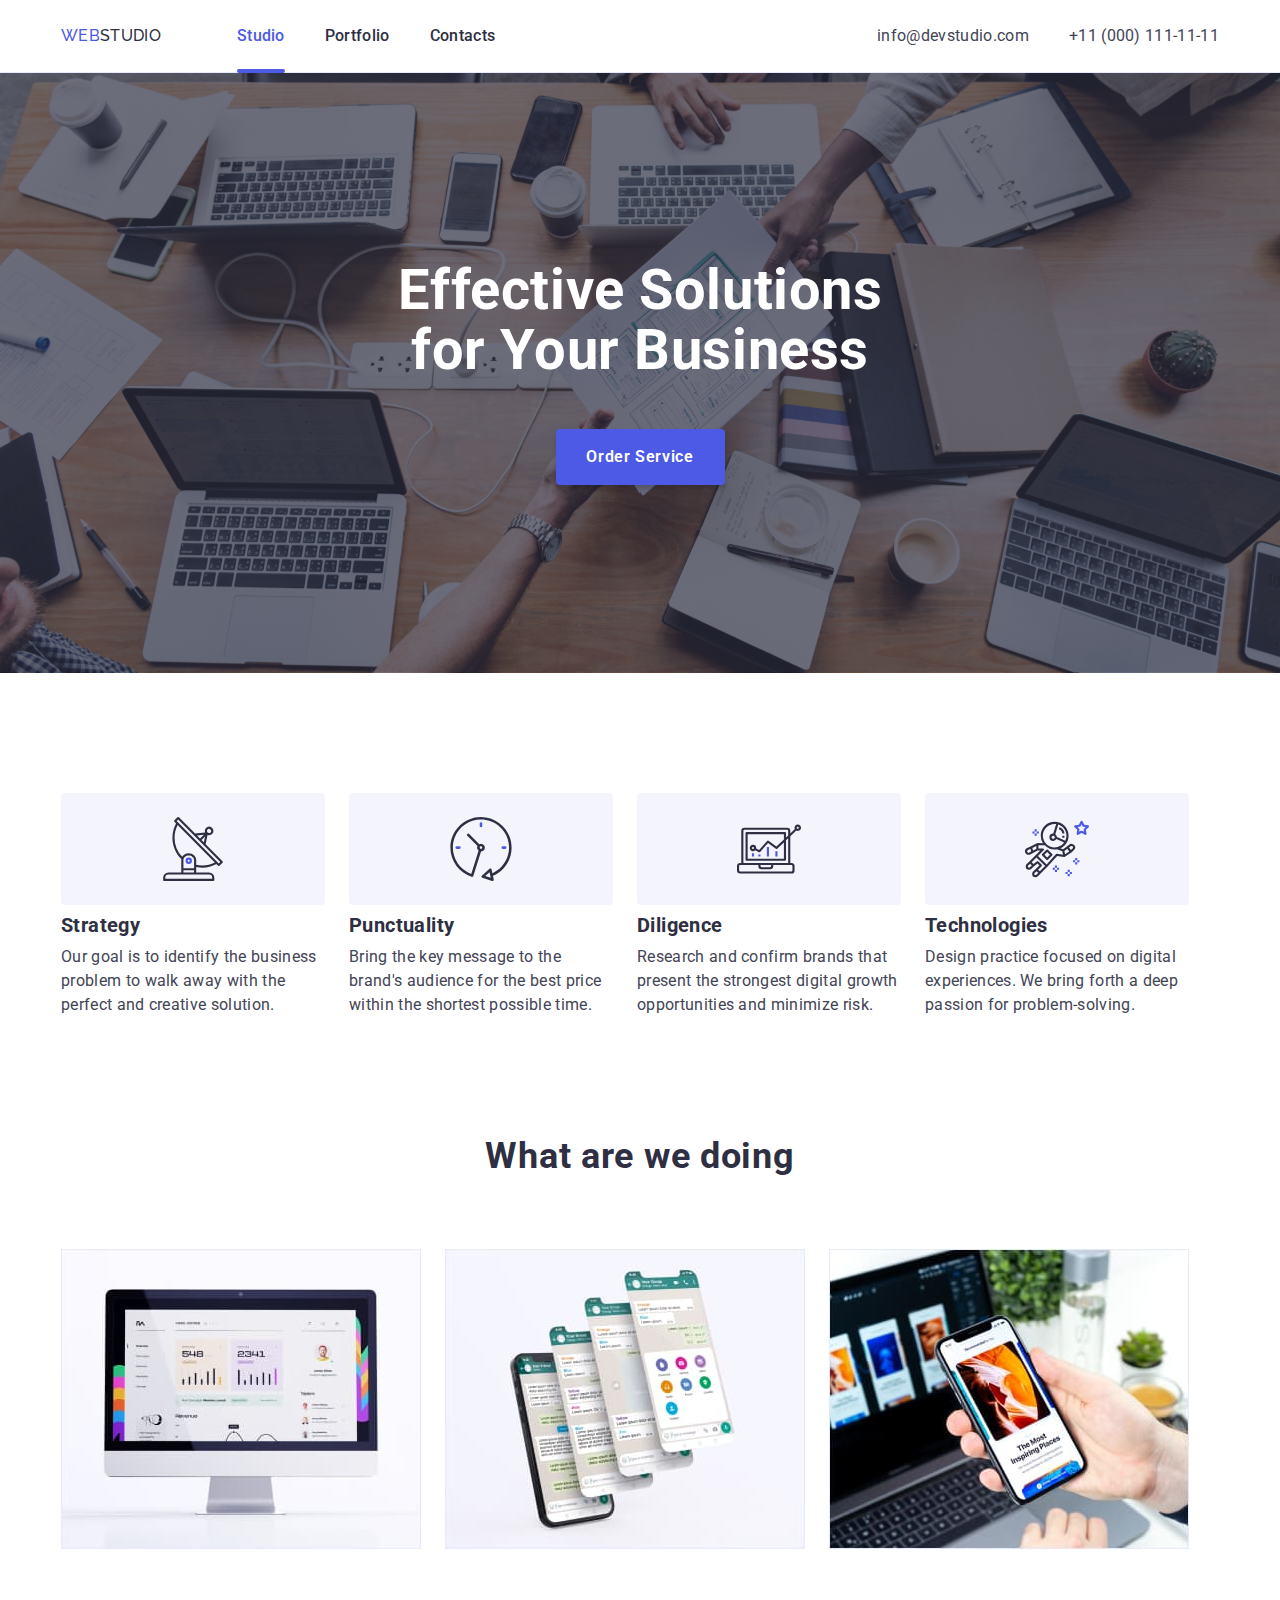
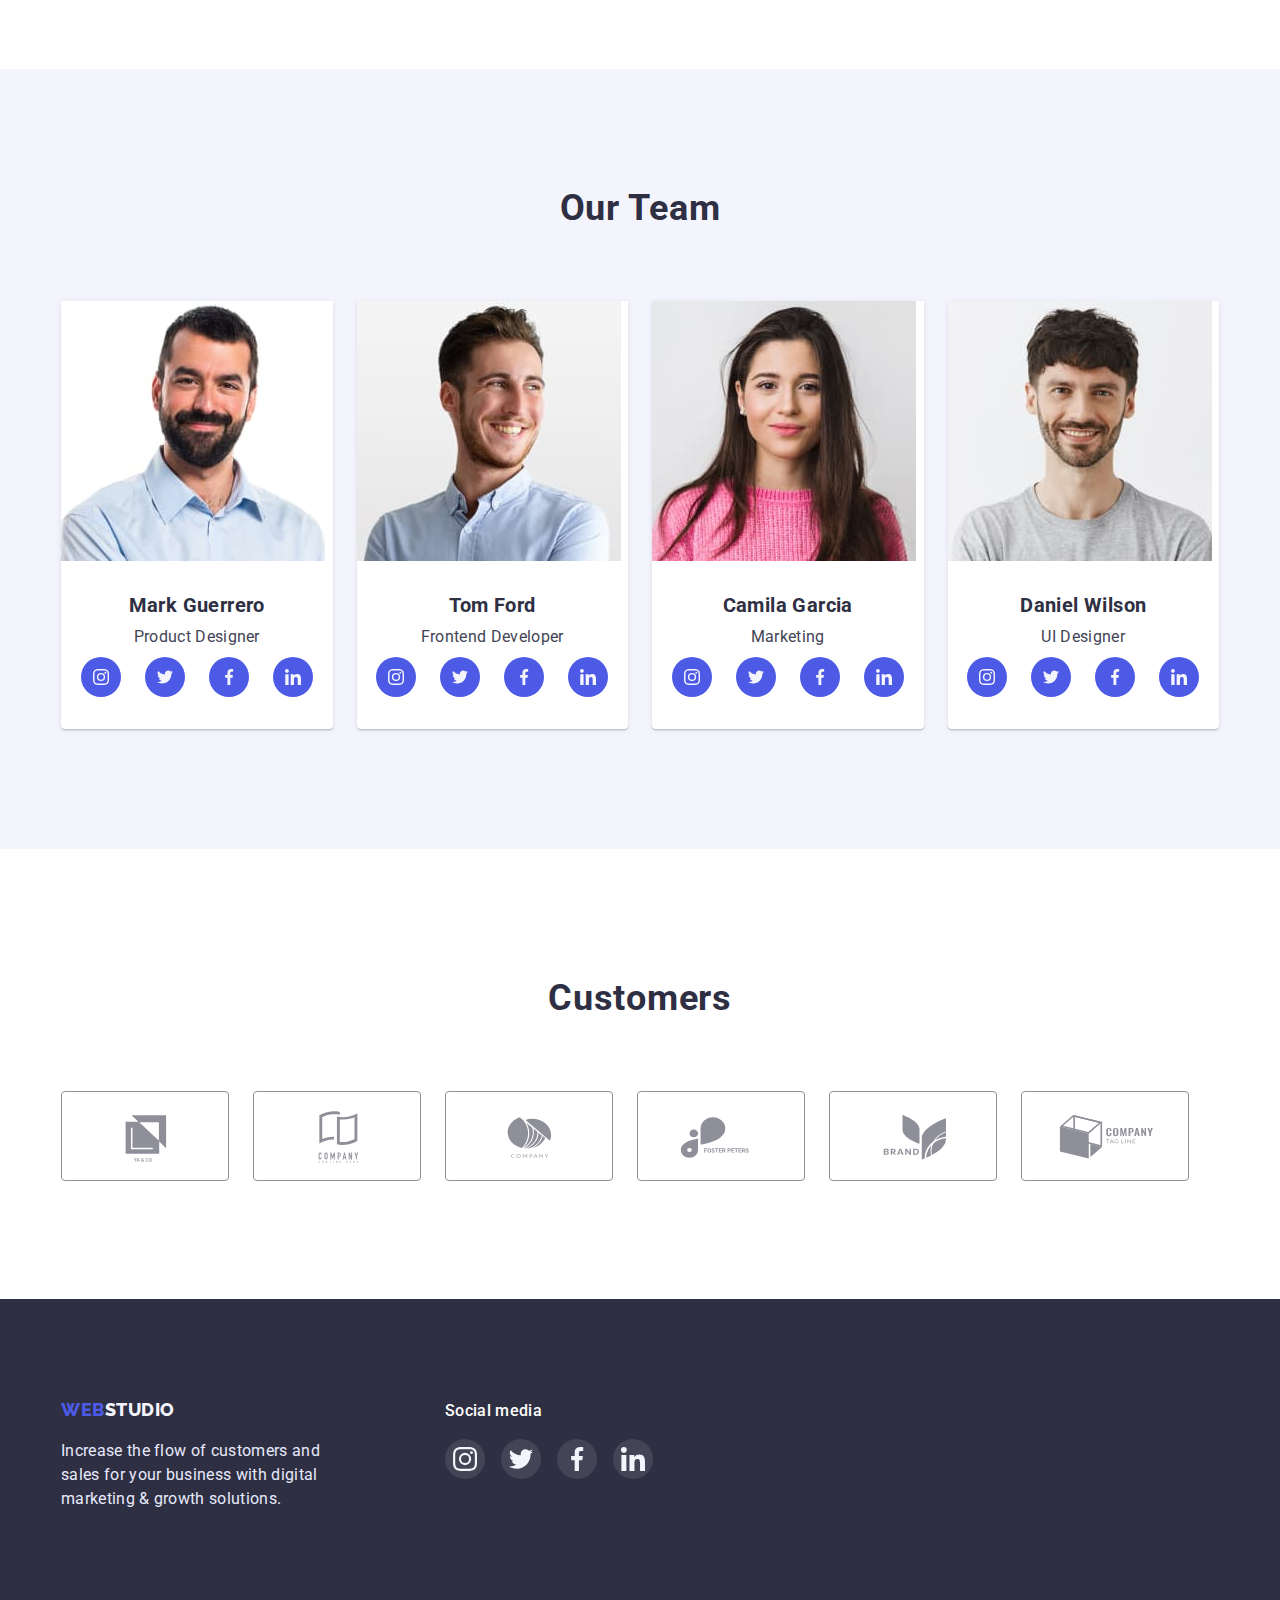
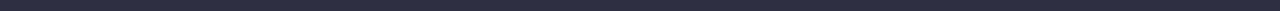
==== index.html @ 179782f3 "Initial commit" ====
<!DOCTYPE html>
<html lang="en">
  <head>
    <meta charset="UTF-8" />
    <meta http-equiv="X-UA-Compatible" content="IE=edge" />
    <meta name="viewport" content="width=device-width, initial-scale=1.0" />
    <title>WebStudio</title>
     <link
    rel="stylesheet"
    href="https://cdnjs.cloudflare.com/ajax/libs/animate.css/4.1.1/animate.min.css"
  />
  <link href="https://unpkg.com/aos@2.3.1/dist/aos.css" rel="stylesheet">
    <link rel="stylesheet" href="https://cdnjs.cloudflare.com/ajax/libs/modern-normalize/1.1.0/modern-normalize.min.css" integrity="sha512-wpPYUAdjBVSE4KJnH1VR1HeZfpl1ub8YT/NKx4PuQ5NmX2tKuGu6U/JRp5y+Y8XG2tV+wKQpNHVUX03MfMFn9Q==" crossorigin="anonymous" referrerpolicy="no-referrer" />
    <link rel="stylesheet" href="./css/styles.css" />
    <link rel="preconnect" href="https://fonts.googleapis.com" />
    <link rel="preconnect" href="https://fonts.gstatic.com" crossorigin />
    <link
      href="https://fonts.googleapis.com/css2?family=Raleway:wght@800&family=Roboto:wght@400;500;700;900&display=swap"
      rel="stylesheet"
    />
  </head>
  <body>
    <header class="header">
      <div class="container header-container">
      <nav class="header-navigation">
        <a class="header-link logo link-no-decoration" href="/">
          <span class="header-logo">WEB</span>Studio</a
        >
        <ul class="header-list">
          <li class="header-item">
            <a class="header-link link current" href="./index.html">Studio</a>
          </li>
          <li class="header-item">
            <a class="header-link link" href="./portfolio.html">Portfolio</a>
          </li>
          <li class="header-item">
            <a class="header-link link" href="./index.html">Contacts</a>
          </li>
        </ul>       
      </nav>
      <ul class="contact-list">
        <li class="header-mail">
          <a href="mailto:info@devstudio.com" class="contact-link link"
            >info@devstudio.com</a
          >
        </li>
        <li class="header-tel">
          <a href="tel:+110001111111" class="contact-link link">+11 (000) 111-11-11</a>
        </li>
      </ul>
    </div>
    </header>
    <main>
      <section class="sub-header">
        <div class="container">
        <h1 class="sub-header-text">Effective Solutions for Your Business</h1>
        <div>
          <button type="button" class="modal-btn" data-modal-open>
            Order Service
          </button>
        </div>
     
      </section>
      <section class="section-wrapper">
        <div class="container">
        <h2 class="visually-hidden">Features</h2>
        <ul class="list">
          <li class="features-item">
            <div class="features-div">
            <svg class="icon" width="64" height="64"> 
              <use href="./img/icons.svg#icon-antenna"></use>
            </svg>
          </div>
            <h3 class="card-sub-header">Strategy</h3>
            <p class="features-paragraph">
              Our goal is to identify the business problem to walk away with the
              perfect and creative solution.
            </p>
          </li>
          <li class="features-item">
            <div class="features-div">
            <svg class="icon" width="64" height="64"> 
              <use href="./img/icons.svg#icon-clock"></use>
            </svg>
          </div>
          <h3 class="card-sub-header">Punctuality</h3>
          <p class="features-paragraph">
            Bring the key message to the brand's audience for the best price
            within the shortest possible time.
          </p>
          </li>
          <li class="features-item">
            <div class="features-div">
            <svg class="icon" width="64" height="64"> 
              <use href="./img/icons.svg#icon-diagram"></use>
            </svg>
          </div>
            <h3 class="card-sub-header">Diligence</h3>
            <p class="features-paragraph">
              Research and confirm brands that present the strongest digital
              growth opportunities and minimize risk.
            </p>
          </li>
          <li class="features-item">
            <div class="features-div">
            <svg class="icon" width="64" height="64"> 
              <use href="./img/icons.svg#icon-astronaut"></use>
            </svg>
          </div>
          <h3 class="card-sub-header">Technologies</h3>
            <p class="features-paragraph">
              Design practice focused on digital experiences. We bring forth a
              deep passion for problem-solving.
            </p>
          </li>
          </ul>
      </div>
      </section>
      <section class="what-we-are-doing-section">
        <div class="container">
        <h2 class="what-we-are-doing-title">What are we doing</h2>
        <ul class="list what-we-are-doing-list">
          <li class="what-we-are-doing-list-item">
            <img
              src="./img/web.jpg"
              alt="Web Version"
              width="360"
              height="300"
            />
          </li>
          <li class="what-we-are-doing-list-item">
            <img
              src="./img/mob.jpg"
              alt="Mobile Version"
              width="360"
              height="300"
            />
          </li>
          <li class="what-we-are-doing-list-item">
            <img
              src="./img/adaptive.jpg"
              alt="Adaptive"
              width="360"
              height="300"
            />
          </li>
        </ul>
      </div>
      </section>
      <section class="our-team-section">
        <div class="container">
        <h2 class="our-team-title">Our Team</h2>
        <ul class="list">
          <li class="our-team-list-item">
            <img
              src="./img/img1.jpg"
              alt="Specialist"
              width="264"
              height="260"
            />
            <div class="team-card">
            <h3 class="our-team-sub-header">Mark Guerrero</h3>
            <p class="our-team-paragraph">Product Designer</p>
            <ul class="social-list list">
              <li class="social-list-item">
                  <a href="" class="social-list-link">
                    <svg class="social-list-icon" width="16" height="16">
                      <use href="./img/icons.svg#icon-instagram"></use>
                      </svg>
                  </a>
              </li>
              <li class="social-list-item">
                  <a href="" class="social-list-link">
                    <svg class="social-list-icon" width="16" height="16">
                      <use href="./img/icons.svg#icon-twitter"></use>
                      </svg>
                  </a>
              </li>
              <li class="social-list-item">
                  <a href="" class="social-list-link">
                    <svg class="social-list-icon" width="16" height="16">
                      <use href="./img/icons.svg#icon-facebook"></use>
                      </svg>
                  </a>
              </li>
              <li class="social-list-item">
                  <a href="" class="social-list-link">
                    <svg class="social-list-icon" width="16" height="16">
                      <use href="./img/icons.svg#icon-linkedin"></use>
                      </svg>
                  </a>
              </li>
          </ul>
      </div>
  </li>
          <li class="our-team-list-item">
            <img
              src="./img/img2.jpg"
              alt="Specialist"
              width="264"
              height="260"
            />
            <div class="team-card">
            <h3 class="our-team-sub-header">Tom Ford</h3>
            <p class="our-team-paragraph">Frontend Developer</p>
            <ul class="social-list list">
              <li class="social-list-item">
                  <a href="" class="social-list-link">
                    <svg class="social-list-icon" width="16" height="16">
                      <use href="./img/icons.svg#icon-instagram"></use>
                      </svg>
                  </a>
              </li>
              <li class="social-list-item">
                  <a href="" class="social-list-link">
                    <svg class="social-list-icon" width="16" height="16">
                      <use href="./img/icons.svg#icon-twitter"></use>
                      </svg>
                  </a>
              </li>
              <li class="social-list-item">
                  <a href="" class="social-list-link">
                    <svg class="social-list-icon" width="16" height="16">
                      <use href="./img/icons.svg#icon-facebook"></use>
                      </svg>
                  </a>
              </li>
              <li class="social-list-item">
                  <a href="" class="social-list-link">
                    <svg class="social-list-icon" width="16" height="16">
                      <use href="./img/icons.svg#icon-linkedin"></use>
                      </svg>
                  </a>
              </li>
          </ul>
      </div>
  </li>
          <li class="our-team-list-item">
            <img
              src="./img/img3.jpg"
              alt="Specialist"
              width="264"
              height="260"
            />
          <div class="team-card">
            <h3 class="our-team-sub-header">Camila Garcia</h3>
            <p class="our-team-paragraph">Marketing</p>
            <ul class="social-list list">
              <li class="social-list-item">
                  <a href="" class="social-list-link">
                    <svg class="social-list-icon" width="16" height="16">
                      <use href="./img/icons.svg#icon-instagram"></use>
                      </svg>
                  </a>
              </li>
              <li class="social-list-item">
                  <a href="" class="social-list-link">
                    <svg class="social-list-icon" width="16" height="16">
                      <use href="./img/icons.svg#icon-twitter"></use>
                      </svg>
                  </a>
              </li>
              <li class="social-list-item">
                  <a href="" class="social-list-link">
                    <svg class="social-list-icon" width="16" height="16">
                      <use href="./img/icons.svg#icon-facebook"></use>
                      </svg>
                  </a>
              </li>
              <li class="social-list-item">
                  <a href="" class="social-list-link">
                    <svg class="social-list-icon" width="16" height="16">
                      <use href="./img/icons.svg#icon-linkedin"></use>
                      </svg>
                  </a>
              </li>
          </ul>
      </div>

          </li>
          <li class="our-team-list-item">
            <img
              src="./img/img4.jpg"
              alt="Specialist"
              width="264"
              height="260"
            />
            <div class="team-card">
            <h3 class="our-team-sub-header">Daniel Wilson</h3>
            <p class="our-team-paragraph">UI Designer</p>
            <ul class="social-list list">
              <li class="social-list-item">
                  <a href="" class="social-list-link">
                    <svg class="social-list-icon" width="16" height="16">
                      <use href="./img/icons.svg#icon-instagram"></use>
                      </svg>
                  </a>
              </li>
              <li class="social-list-item">
                  <a href="" class="social-list-link">
                    <svg class="social-list-icon" width="16" height="16">
                      <use href="./img/icons.svg#icon-twitter"></use>
                      </svg>
                  </a>
              </li>
              <li class="social-list-item">
                  <a href="" class="social-list-link">
                    <svg class="social-list-icon" width="16" height="16">
                      <use href="./img/icons.svg#icon-facebook"></use>
                      </svg>
                  </a>
              </li>
              <li class="social-list-item">
                  <a href="" class="social-list-link">
                    <svg class="social-list-icon" width="16" height="16">
                      <use href="./img/icons.svg#icon-linkedin"></use>
                      </svg>
                  </a>
              </li>
          </ul>
      </div>
          </li>
        </ul>
      </div> 
      </section>
      <section class="customers">
        <div class="container">
        <h2 class="customers-title">Customers</h2>
        <ul class="customers-list list">
          <li class="customers-item">
            <a href="" class="customers-link link">
              <svg class="customers-icon" width="104" height="56"> 
                <use href="./img/icons.svg#icon-Client1"></use>
              </svg>
            </a>
            </li>
            <li class="customers-item">
              <a href="" class="customers-link link">
                <svg class="customers-icon" width="104" height="56"> 
                  <use href="./img/icons.svg#icon-Client2"></use>
                </svg>
              </a>
              </li>
              <li class="customers-item">
                <a href="" class="customers-link link">
                  <svg class="customers-icon" width="104" height="56"> 
                    <use href="./img/icons.svg#icon-Client3"></use>
                  </svg>
                </a>
                </li>
                <li class="customers-item">
                  <a href="" class="customers-link link">
                    <svg class="customers-icon" width="104" height="56"> 
                      <use href="./img/icons.svg#icon-Client4"></use>
                    </svg>
                  </a>
                  </li>
                  <li class="customers-item">
                    <a href="" class="customers-link link">
                      <svg class="customers-icon" width="104" height="56"> 
                        <use href="./img/icons.svg#icon-Client5"></use>
                      </svg>
                    </a>
                    </li>
                    <li class="customers-item">
                      <a href="" class="customers-link link">
                        <svg class="customers-icon" width="104" height="56"> 
                          <use href="./img/icons.svg#icon-Client6"></use>
                        </svg>
                      </a>
                      </li>
                    </ul>
                  </div>
    </main>
    <footer class="footer-index">
      <div class="container">
        <div class="logo-text">
      <a class="footer-logo link-no-decoration" href="/">
        <span class="footer-logo-span">WEB</span>Studio</a
      >
      <p class="footer-text">
        Increase the flow of customers and sales for your business with digital
        marketing & growth solutions.
      </p>
    </div>
    <div class="footer-social">
      <h2 class="footer-social-title">Social media</h2>
      <ul class="footer-social-list list">
        <li class="footer-social-item">
          <a href="" class="footer-social-link link">
          <svg class="footer-social-icon" width="24" height="24"> 
            <use href="./img/icons.svg#icon-instagram"></use>
          </svg>
        </a>
        </li>
        <li class="footer-social-item">
          <a href="" class="footer-social-link link">
          <svg class="footer-social-icon" width="24" height="24"> 
            <use href="./img/icons.svg#icon-twitter"></use>
          </svg>
        </a>
        </li>
        <li class="footer-social-item">
          <a href="" class="footer-social-link link">
          <svg class="footer-social-icon" width="24" height="24"> 
            <use href="./img/icons.svg#icon-facebook"></use>
          </svg>
        </a>
        </li>
        <li class="footer-social-item">
          <a href="" class="footer-social-link link">
          <svg class="footer-social-icon" width="24" height="24"> 
            <use href="./img/icons.svg#icon-linkedin"></use>
          </svg>
        </a>
        </li>
      </ul>
    </div>
  </div>
    </footer>
    <div class="backdrop is-hidden" data-modal>
      <div class="modal">
        <button type="button" class="modal-close-button" data-modal-close>
          <svg class="modal-close-btn-icon" width="8" height="8">
            <use href="./img/icons.svg#icon-escape"></use>
          </svg>
        </button>
      </div>
    </div>
</div>
    <script src="./js/modal.js"></script>
  </body>
</html>
---- css/styles.css ----
:root {
  --first-title-color: #ffffff;
  --list-item-color: #ffffff;
  --header-color: #4d5ae5;
  --subheader-color: #2e2f42;
  --text-color: #434455;
  --cloud-color: #f4f4fd;
  --slate-color: #434455;
  --another-color: #e7e9fc;
  --hover-color: #4D5AE5;
  --iris-color: #4D5AE5;
  --transition: 250ms cubic-bezier(0.4, 0, 0.2, 1);
}

p,
h1,
h2,
h3,
h4,
h5,
h6 {
  margin: 0;
}
ul,
ol {
  margin: 0;
  padding-left: 0;
}

body {
  font-family: "Roboto", sans-serif;
  background: var(--first-title-color);
  line-height: 1.5;
  margin: 0;
}



.header {
  padding-top: 24px;
  padding-bottom: 24px;
  border-bottom: 1px solid var(--another-color);
  box-sizing: border-box;
  box-shadow:  0px 2px 1px rgba(46, 47, 66, 0.08), 0px 1px 1px rgba(46, 47, 66, 0.16), 0px 1px 6px rgba(46, 47, 66, 0.08);
}

.header > .container {
  display: flex;
  align-items: center; 
}

.header-logo {
  color: var(--header-color);
  
}

.header-navigation {
display: flex;
align-items: center;
}

.logo {

    font-family: "Raleway", sans-serif;
    font-style: normal;
    font-weight: 800;
    font-size: 18px;
    line-height: 1.33;
    letter-spacing: 0.03em;
    text-transform: uppercase;
    color: var(--subheader-color);
    margin-right: 76px;
  }


.sub-header {
  background: var(--subheader-color);
  padding-top: 188px;
  padding-bottom: 188px;
  max-width: 1440px;
  margin: 0 auto;
  text-align: center;
  background-image: linear-gradient( 
    rgba(46, 47, 66, 0.7),  
    rgba(46, 47, 66, 0.7)),
     url(../img/hero-bg.jpg);
  background-repeat: no-repeat;
  background-position: center;
  background-size: cover;
}

.sub-header-text {
  font-family: 'Roboto', sans-serif;
  font-style: normal;
  font-weight: 700;
  font-size: 56px;
  line-height: 1.07;
  text-align: center;
  letter-spacing: 0.01em;
  color: var(--first-title-color);
  margin-bottom: 48px;
  margin-left: auto;
  margin-right: auto;
  width: 553px;
}

.header-list {
  list-style: none;
  align-items: center;
  display: flex;
  margin-left: auto;
  gap: 40px;
}

.contact-list {
  list-style: none;
  align-items: center;
  display: flex;
  margin-left: auto;
  gap: 40px;
}

.header-item {
  display: flex;
  gap: 40px;
}

.header-link {
  font-weight: 500;
  font-size: 16px;
  line-height: 1.5;
  letter-spacing: 0.02em;
  color: var(--subheader-color);
  position: relative;
  transition: color var(--transition);
}
  

.header-mail {
  font-size: 16px;
  line-height: 1.5;
  letter-spacing: 0.02em;
  color: var(--slate-color);
  display: flex;
}

.header-tel {

  font-family: inherit;
  font-weight: 400;
  font-size: 16px;
  line-height: 1.5;
  letter-spacing: 0.02em;
  color: var(--slate-color);
  display: flex;
}

.btn {
  font-family: "Roboto", sans-serif;
  background: var(--header-color);
  border-radius: 4px;
  border: none;
  padding: 16px 32px;
}

.btn:hover,
.btn:focus {
   
}

.btn-portfolio {
  background: var(--cloud-color);
  border: 1px solid var(--another-color);
  padding: 12px 24px;
  font-weight: 500;
  font-size: 16px;
  line-height: 1.5;
  letter-spacing: 0.04em;
  color: var(--iris-color);
  cursor: pointer;
  border-radius: 4px;
  display: flex;
  border-radius: 4px;
  transition: background-color var(--transition), box-shadow var(--transition), color var(--transition), border-color var(--transition);
}

.btn-portfolio:hover,
.btn-portfolio:focus  {
  background: var(--iris-color);
  color: var(--first-title-color);
  border-color: transparent;
  box-shadow: 0px 3px 1px rgba(0, 0, 0, 0.1), 0px 2px 1px rgba(0, 0, 0, 0.08), 0px 2px 2px rgba(0, 0, 0, 0.12);
 
}

.what-we-are-doing-title {
   text-align: center;
    font-family: "Roboto", sans-serif;
    font-weight: 700;
    font-size: 36px;
    line-height: 1.11;
    letter-spacing: 0.02em;
    color: var(--subheader-color);
}

.what-we-are-doing-list {
  margin-top: 72px;
}

.what-we-are-doing-list-item {
}

.our-team-title {
  text-align: center;
  font-family: "Roboto", sans-serif;
  font-weight: 700;
  font-size: 36px;
  line-height: 1.11;
  letter-spacing: 0.02em;
  color: var(--subheader-color);
  margin-bottom: 72px;
}



.list {
  list-style: none;
  align-items: center;
  display: flex;
  margin-left: auto;
  gap: 24px;
}

.link {
  text-decoration: none;
}

.contact-link {
  color: var(--text-color);
  transition: color var(--transition);
}

.contact-link:hover,
.contact-link:focus {
    color: var(--hover-color)
}



.header-link:hover,
.header-link:focus {
    color: var(--hover-color)
}



.our-team {
  
}

.team-card{
  padding: 32px 16px;
  justify-content: center;
  align-items: center;
  text-align: center;

}

.team-card>h3{
  margin-bottom: 8px;
}

.team-card>p{
  margin-bottom: 8px;
}

.our-team-section {
  background-color: var(--cloud-color);  
  padding-top: 120px;  
  padding-bottom: 120px;
}

.our-team-list-item {
  background-color: var(--list-item-color);
  width: calc((100% - 72px) / 4 );
  box-shadow: 0px 1px 6px rgba(46, 47, 66, 0.08), 0px 1px 1px rgba(46, 47, 66, 0.16), 0px 2px 1px rgba(46, 47, 66, 0.08);
  border-radius: 0px 0px 4px 4px;
}

.our-team-sub-header {
  margin: 0;
  margin-bottom: 8px;
  font-weight: 700;
  font-size: 20px;
  line-height: 1.2;
  letter-spacing: 0.02em;
  color: var(--subheader-color);
  text-align: center;
}

.our-team-paragraph {
  font-size: 16px;
  line-height: 1.5;
  text-align: center;
  letter-spacing: 0.02em;
  color: var(--slate-color);

}

.social-list-link {
  width: 100%;
  height: 100%;
  background-color: #4D5AE5;
  border-radius: 50%;
  display: flex;
  align-items: center;
  justify-content: center;
  transition: background-color var(--transition);
}

.social-list-item {
  width: 40px;
  height: 40px;
}

.social-list-icon {
  fill: #F4F4FD;
}

.social-list {
  display: flex;
  justify-content: center;
  margin-top: 8px;
  gap: 24px;
}

.social-list-link:hover,
.social-list-link:focus {
  background-color: #404bbf;
}



.features li {
  float: left;
}

.card-sub-header {
  
  font-weight: 700;
  font-size: 20px;
  line-height: 1.2;
  letter-spacing: 0.02em;
  color: var(--subheader-color);
}

.features-paragraph {
  font-size: 16px;
  line-height: 1.5;
  letter-spacing: 0.02em;
  color: var(--slate-color);
  width: 264px;
  margin-top: 8px;
}

.link-no-decoration {
  text-decoration: none;
}

.features-div {

 height: 112px;
 background-color: #F4F4FD;
 border-radius: 4px;
 display: flex;
 align-items: center;
 justify-content: center;
 margin-bottom: 8px;
 
}
 
.features-item {

}


.section-wrapper {
  padding-top: 120px;
}

.what-we-are-doing-section {
  padding-bottom: 120px;
  padding-top: 120px;
}

.portfolio-filter-menu {
  display: flex;
  justify-content: center;
  gap: 24px;
  margin-bottom: 72px;
}

.options {
  display: flex;
  flex-wrap: wrap;
  row-gap: 48px;
  column-gap: 24px;
}

.options-header {
  font-weight: 700;
  font-size: 20px;
  line-height: 1.2;
  color: var(--subheader-color);
}

.options-paragraph {
  margin-top: 8px;
  font-weight: 400;
  font-size: 16px;
  line-height: 1.5;
  letter-spacing: 0.02em;
  color: var(--slate-color);
}




.project-card:hover {
  
}


.visually-hidden { 
  position: absolute; 
  white-space: nowrap; 
  width: 1px; 
  height: 1px; 
  overflow: hidden; 
  border: 0; 
  padding: 0; 
  clip: rect(0 0 0 0); 
  clip-path: inset(50%);
  margin: -1px;
}

.container {
  width: 1158px;
  margin: 0 auto;
  padding-left: 15px;
  padding-right: 15px;
}

img {
  display: block;
}


.portfolio-filter {
  padding-top: 96px;
  padding-bottom: 120px;
}

.customers {
  padding-top: 130px;
  padding-bottom: 120px;
}

.customers-title {
  text-align: center;
  font-family: "Roboto", sans-serif;
  font-weight: 700;
  font-size: 36px;
  line-height: 1.11;
  letter-spacing: 0.02em;
  color: var(--subheader-color);
  margin-bottom: 72px;
}


.customers-list {
  display: flex;
  gap: 24px;
}

.customers-item {

    width: 168px;
    height: 88px;
    
}

.customers-link {
  padding: 16px 32px;
  fill: #8e8f99;
  border: 1px solid #8e8f99;
  border-radius: 4px;
  display: flex;
  align-items: center;
  justify-content: center;
  transition: fill var(--transition), border-color var(--transition);
}


.customers-link:hover,
.customers-link:focus {
  fill: var(--hover-color);
  border-color:  var(--hover-color);
}


.customers-icon {
  
}


.footer-index {
  top: 2283px;
}

.logo-text {
margin-right: 120px;
}

.footer-text {
  font-size: 16px;
  line-height: 1.5;
  letter-spacing: 0.02em;
  color: var(--another-color);
  width: 264px;
  margin-top: 16px;
  
}

.footer-logo {
  font-family: "Raleway", sans-serif;
  font-style: normal;
  font-weight: 800;
  font-size: 18px;
  line-height: 1.16;
  letter-spacing: 0.03em;
  text-transform: uppercase;
  color: var(--cloud-color);
  
}

.footer-logo-span {
  color: var(--header-color);
  
}

footer {
  background: var(--subheader-color);
  padding-top: 100px;
  padding-bottom: 100px;
}

.footer-social {
  width: 208px;
  height: 80px;
  
}


.footer-social-title {
  font-weight: 500;
  font-size: 16px;
  line-height: 1.5;
  letter-spacing: 0.02em;
  color: var(--first-title-color);
  margin-bottom: 16px;
}

.footer-social-list {
  display: flex;
  justify-content: center;
  align-items: center;
  gap: 16px;
  margin-top: 16px;
}

.footer-social-item {
  width: 40px;
  height: 40px;
}

.footer-social-link {
  display: flex;
  width: 100%;
  height: 100%;
  border-radius: 50%;
  background-color: rgba(255, 255, 255, 0.1);
  align-items: center;
  justify-content: center;
  transition: background-color var(--transition);
}

.footer-social-link:hover,
.footer-social-link:focus {
   background-color:#31D0AA;
}

.footer-index > .container {
  display: flex;
}


.overlay {
  position: absolute;
  top: 0;
  left: 0;
  width: 100%;
  height: 100%;
  background-color: var(--header-color);
  color: #FFFFFF;
  padding: 10px;
  line-height: 1.2;
  overflow: auto;
  padding-top: 40px;
  padding-bottom: 164px;
  padding-left: 32px;
  padding-right: 32px;
  transform: translateY(100%);
  transition: transform 250ms linear;
}


.team-list-link-wrapper {
  display: block;
  color: var(--first-title-color);
  text-decoration: none;
  box-shadow: 0px 1px 6px rgba(46, 47, 66, 0.08);
  transition: box-shadow var(--transition);
}

.team-list-link-wrapper:hover {
box-shadow: 0px 1px 6px rgba(46, 47, 66, 0.08), 0px 1px 1px rgba(46, 47, 66, 0.16), 0px 2px 1px rgba(46, 47, 66, 0.08);
}

.projects-content {
  padding: 32px 0;
  border-bottom: 1px solid var(--another-color);
  border-left: 1px solid var(--another-color);
  border-right: 1px solid var(--another-color);
  padding-left: 16px;
  padding-right: 16px;


}

.team-list-item {

}

.team-list-item:hover,
.team-list-item:focus {
  box-shadow: 0px 1px 6px rgba(46, 47, 66, 0.08),
    0px 1px 1px rgba(46, 47, 66, 0.16), 0px 2px 1px rgba(46, 47, 66, 0.08);
  cursor: pointer;
}

.team-list-img-wrapper {
  position: relative;
  overflow: hidden;
}

.team-list-link-wrapper:hover .overlay,
.team-list-link-wrapper:focus .overlay {
  transform: translateY(0%);
}



.backdrop {
  position: fixed;
  top: 0;
  left: 0;
  width: 100%;
  height: 100%;
  background-color: rgba(0, 0, 0, 0.5);
  z-index: 101;
  transition: opacity var(--transition), visibility var(--transition);
}

.backdrop.is-hidden {
  opacity: 0;
  visibility: hidden;
  pointer-events: none;
}

.backdrop.is-hidden .modal {
  transform: translate(-50%, -50%) scale(1.4);
}

.modal {
  position: absolute;
  top: 50%;
  left: 50%;
  width: 408px;
  height: 576px;
  background: #fcfcfc;
  box-shadow: 0px 1px 1px rgba(0, 0, 0, 0.14), 0px 1px 3px rgba(0, 0, 0, 0.12),
    0px 2px 1px rgba(0, 0, 0, 0.2);
  border-radius: 4px;
  transform: translate(-50%, -50%) scale(1);
  transition: transform var(--transition);
}

.modal-close-button {
  position: absolute;
  top: 24px;
  right: 24px;
  display: flex;
  justify-content: center;
  align-items: center;
  width: 24px;
  height: 24px;
  border-radius: 50%;
  background-color: transparent;
  transition: fill var(--transition);
  background: #e7e9fc;
  padding: 0;
  border: 1px solid rgba(0, 0, 0, 0.1);
  cursor: pointer;
}

.modal-close-button:active {
  background: #404bbf;
  fill: #fff;
}


.modal-btn {
  width: 169px;
  height: 56px;
  font-family: inherit;
  font-weight: 600;
  font-size: 16px;
  line-height: 1.19;
  letter-spacing: 0.04em;
  background-color: var(--header-color);
  color: #ffffff;
  box-shadow: 0px 4px 4px rgba(0, 0, 0, 0.15);
  border-radius: 4px;
  border-width: 0px;
  transition: background-color var(--transition);
  cursor: pointer;
}

.modal-btn:hover,
.modal-btn:focus {

  background-color: #404bbf;
}

.modal-btn:active {
  background-color: #404bbf;
}

.modal-close-button:hover,
.modal-close-button:focus {
  fill: #FFFFFF;
  background-color:  #404BBF;
}

.current {
  color: var(--hover-color);
}

.current:after {
  content: '';
  display: block;
  position: absolute;
  width: 100%;
  height: 4px;
  border-radius: 2px;
  background: var(--hover-color);
  bottom: 0;
  left: 0;
  opacity: 0;
}

.header-link::after {
  content: "";
  display: block;
  position: absolute;
  left: 0;
  bottom: -25px;
  width: 100%;
  height: 4px;
  border-radius: 2px;
  opacity: 1;
}
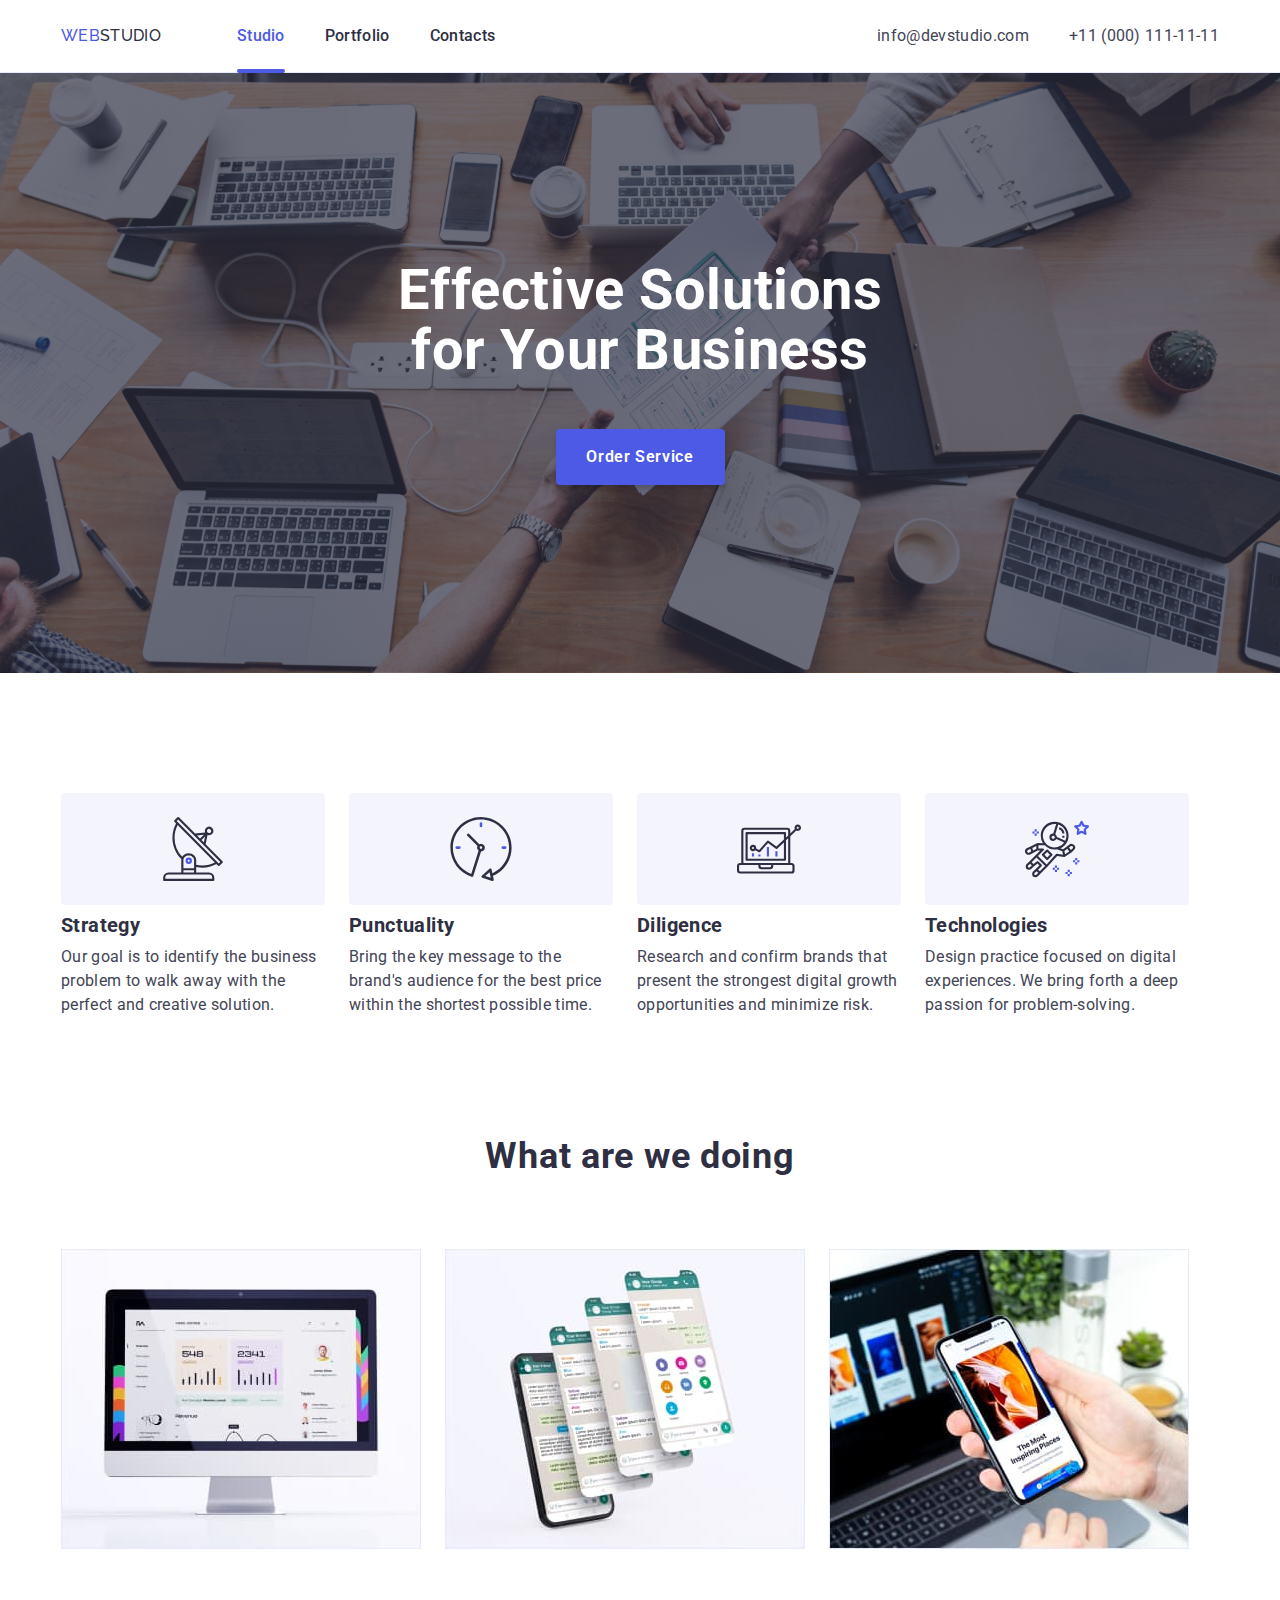
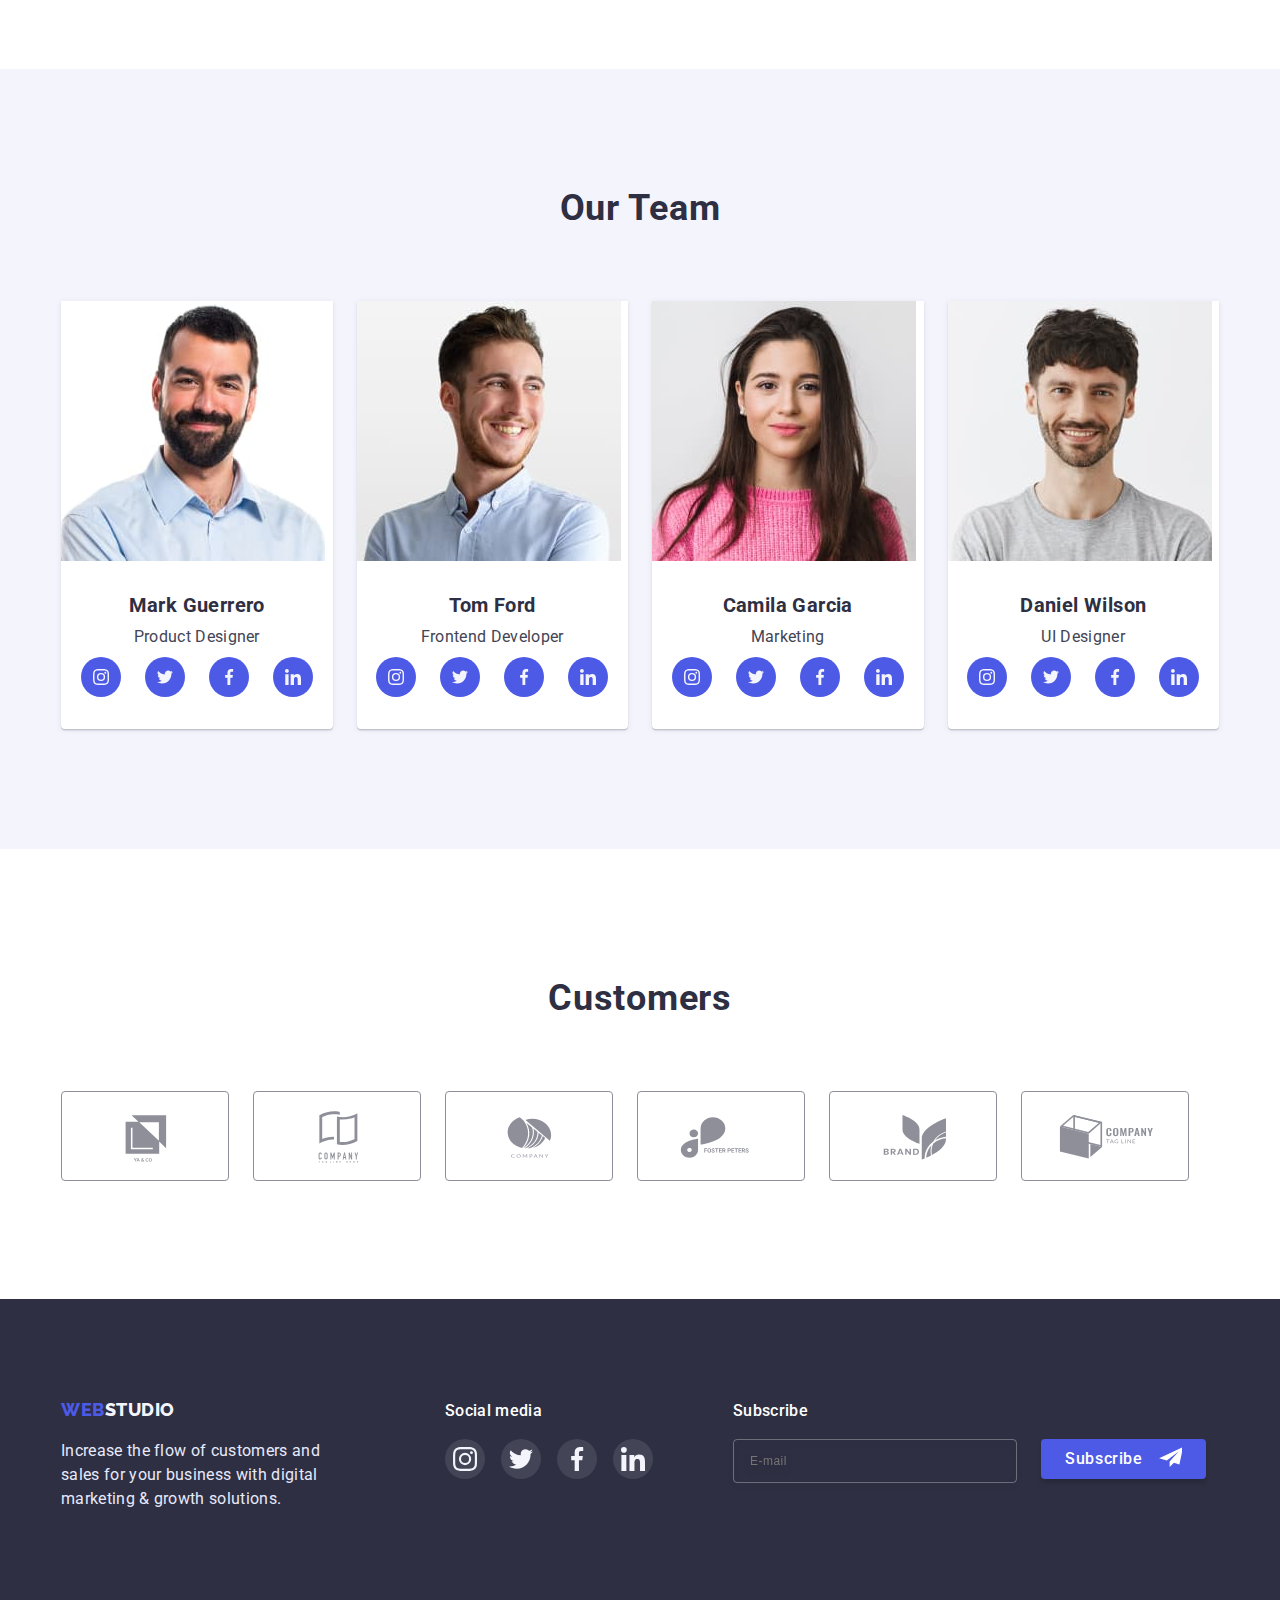
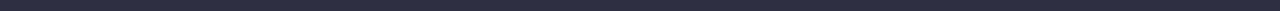
==== commit f515974a: "new" ====
--- a/index.html
+++ b/index.html
@@ -416,6 +416,30 @@
         </li>
       </ul>
     </div>
+    <div class="subscribe-wrapper">
+      <h2 class="footer-social-title">Subscribe</h2>
+      <form class="subscribe-form">
+        <label>
+          <input
+            type="text"
+            name="user_email"
+            class="ft-modal-form-input"
+            placeholder="E-mail"
+            required
+          />
+        </label>
+        <button type="submit" class="subscribe-btn">
+          Subscribe
+          <svg class="subscribe-icon">
+            <use
+              href="./img/icons.svg#icon-subscribe"
+              width="24"
+              height="20"
+            ></use>
+          </svg>
+        </button>
+      </form>
+    </div>
   </div>
     </footer>
     <div class="backdrop is-hidden" data-modal>
@@ -425,9 +449,72 @@
             <use href="./img/icons.svg#icon-escape"></use>
           </svg>
         </button>
+        <p class="callback">Leave your contacts and we will call you back</p>
+        <form class="modal-form">
+          <label class="modal-form-field">
+            <span class="modal-form-input-desc">Name</span>
+            <span class="modal-form-input-wrapper">
+              <input
+                type="text"
+                name="user_name"
+                class="modal-form-input"
+                required
+                pattern="[a-zA-Z]+"
+                minlength="2"
+              />
+              <svg class="modal-form-input-icon" width="12" height="12">
+                <use href="./img/icons.svg#icon-person"></use>
+              </svg>
+            </span>
+          </label>
+          <label class="modal-form-field">
+            <span class="modal-form-input-desc">Phone</span>
+            <span class="modal-form-input-wrapper">
+              <input
+                type="tel"
+                name="user_phone"
+                class="modal-form-input"
+                required
+                pattern="[0-9]{3}-[0-9]{3}-[0-9]{2}-[0-9]{2}"
+                title="xxx-xxx-xx-xx"
+              />
+              <svg class="modal-form-input-icon" width="13" height="13">
+                <use href="./img/icons.svg#icon-phone"></use>
+              </svg>
+            </span>
+          </label>
+          <label class="modal-form-field">
+            <span class="modal-form-input-desc">Email</span>
+            <span class="modal-form-input-wrapper">
+              <input
+                type="text"
+                name="user_email"
+                class="modal-form-input"
+                required />
+              <svg class="modal-form-input-icon" width="15" height="12">
+                <use href="./img/icons.svg#icon-letter"></use></svg></span>
+          </label>
+          <label class="modal-form-field">
+            <span class="modal-form-input-desc">Comment</span>
+            <textarea
+              name="user_msg"
+              class="modal-form-msg"
+              placeholder="Text input"
+            ></textarea>
+          </label>
+          <input
+            id="user-policy"
+            type="checkbox"
+            class="modal-form-check visually-hidden"
+          />
+          <label for="user-policy" class="modal-form-check-desc"
+            >I accept the terms and conditions of the&nbsp;
+            <a href="" class="privacy-policy-link">Privacy Policy</a></label
+          >
+          <button type="submit" class="modal-form-submit">Send</button>
+        </form>
       </div>
     </div>
-</div>
     <script src="./js/modal.js"></script>
   </body>
 </html>
--- a/css/styles.css
+++ b/css/styles.css
@@ -693,11 +693,12 @@
 }
 
 .modal {
+  padding: 72px 24px 24px 24px;
   position: absolute;
   top: 50%;
   left: 50%;
   width: 408px;
-  height: 576px;
+  height: 584px;
   background: #fcfcfc;
   box-shadow: 0px 1px 1px rgba(0, 0, 0, 0.14), 0px 1px 3px rgba(0, 0, 0, 0.12),
     0px 2px 1px rgba(0, 0, 0, 0.2);
@@ -790,4 +791,210 @@
   height: 4px;
   border-radius: 2px;
   opacity: 1;
-}+}
+
+.subscribe-wrapper {
+  margin-left: 80px;
+}
+
+.ft-modal-form-input {
+  width: 264px;
+  height: 40px;
+  background: none;
+  border: 1px solid rgba(255, 255, 255, 0.3);
+  filter: drop-shadow(0px 4px 4px rgba(0, 0, 0, 0.15));
+  border-radius: 4px;
+  font-size: 12px;
+  line-height: 24px;
+  display: flex;
+  align-items: center;
+  letter-spacing: 0.04em;
+  color: rgba(255, 255, 255, 0.6);
+  padding-left: 16px;
+}
+
+.subscribe-form {
+  display: flex;
+  gap: 24px;
+}
+
+.subscribe-btn {
+  display: flex;
+  font-family: inherit;
+  margin-left: auto;
+  margin-right: auto;
+  width: 165px;
+  height: 40px;
+  padding: 8px 24px;
+  font-weight: 500;
+  font-size: 16px;
+  line-height: 1.5;
+  letter-spacing: 0.04em;
+  background-color: var(--header-color);
+  color: #ffffff;
+  box-shadow: 0px 4px 4px rgba(0, 0, 0, 0.15);
+  border-radius: 4px;
+  border-width: 0px;
+  transition: background-color var(--transition);
+}
+
+.subscribe-btn:hover,
+.subscribe-btn:focus {
+  color: #ffffff;
+  background: #404bbf;
+}
+
+.subscribe-icon {
+  fill: #fff;
+  padding-left: 16px;
+}
+
+.callback {
+  display: flex;
+  justify-content: center;
+  font-style: normal;
+  color: #2e2f42;
+  font-weight: 500;
+  font-size: 16px;
+  line-height: 1.5;
+  margin-bottom: 14px;
+}
+
+.modal-form {
+  display: flex;
+  flex-direction: column;
+}
+
+.modal-form-input-wrapper {
+  position: relative;
+  display: block;
+}
+
+.modal-form-input-desc {
+  display: block;
+  font-size: 12px;
+  line-height: 1.33;
+  letter-spacing: 0.04em;
+  color: #8e8f99;
+  margin-bottom: 4px;
+}
+
+.modal-form-field {
+  margin-bottom: 8px;
+}
+
+.modal-form-input {
+  background: none;
+  width: 100%;
+  height: 40px;
+  padding-left: 38px;
+  border: 1px solid rgba(33, 33, 33, 0.2);
+  border-radius: 4px;
+  transition: var(--transition);
+}
+
+.modal-form-input:focus {
+  background: none ;
+  outline: none;
+  border-color: var(--header-color);
+}
+
+.modal-form-input-icon {
+  position: absolute;
+  display: block;
+  top: 50%;
+  left: 19px;
+  fill: #2e2f42;
+  transform: translateY(-50%);
+  transition: var(--transition);
+}
+
+.modal-form-input:focus + .modal-form-input-icon {
+  fill: var(--header-color);
+}
+
+.modal-form-msg {
+  background: none;
+  resize: none;
+  width: 100%;
+  height: 120px;
+  border: 1px solid rgba(33, 33, 33, 0.2);
+  border-radius: 4px;
+  padding: 8px 16px;
+  transition: var(--transition);
+}
+
+.modal-form-msg:focus {
+  background: none;
+  outline: none;
+  border-color: var(--header-color);
+}
+
+.modal-form-msg::placeholder {
+  font-size: 12px;
+  line-height: 1.33;
+  letter-spacing: 0.04em;
+  color: rgba(117, 117, 117, 0.5);
+}
+
+.modal-form-check-desc::before {
+  display: block;
+  width: 16px;
+  height: 16px;
+  margin-right: 8px;
+  border: 1.25px solid #2e2f42;
+  border-radius: 2px;
+  content: "";
+  cursor: pointer;
+}
+
+.modal-form-check:checked + .modal-form-check-desc::before {
+  background-color: #404bbf;
+  background-image: url(../img/Vector.svg);
+  background-repeat: no-repeat;
+  background-position: center;
+  border: none;
+  outline: none;
+}
+
+.privacy-policy-link {
+  color: var(--header-color);
+}
+
+.modal-form-check:focus + .modal-form-check-desc::before {
+  outline: 1px solid #4d5ae5;
+}
+
+.modal-form-check-desc {
+  display: flex;
+  align-items: center;
+  font-size: 12px;
+  line-height: 1.33;
+  letter-spacing: 0.04em;
+  color: #757575;
+  margin-bottom: 16px;
+}
+
+.modal-form-submit {
+  width: 169px;
+  height: 56px;
+  font-family: inherit;
+  margin-left: auto;
+  margin-right: auto;
+  font-weight: 600;
+  font-size: 16px;
+  line-height: 1.19;
+  letter-spacing: 0.04em;
+  background-color: var(--header-color);
+  color: #ffffff;
+  box-shadow: 0px 4px 4px rgba(0, 0, 0, 0.15);
+  border-radius: 4px;
+  border-width: 0px;
+  transition: background-color var(--transition);
+}
+
+.modal-form-submit:hover,
+.modal-form-submit:focus {
+  color: #ffffff;
+  background: #404bbf;
+}
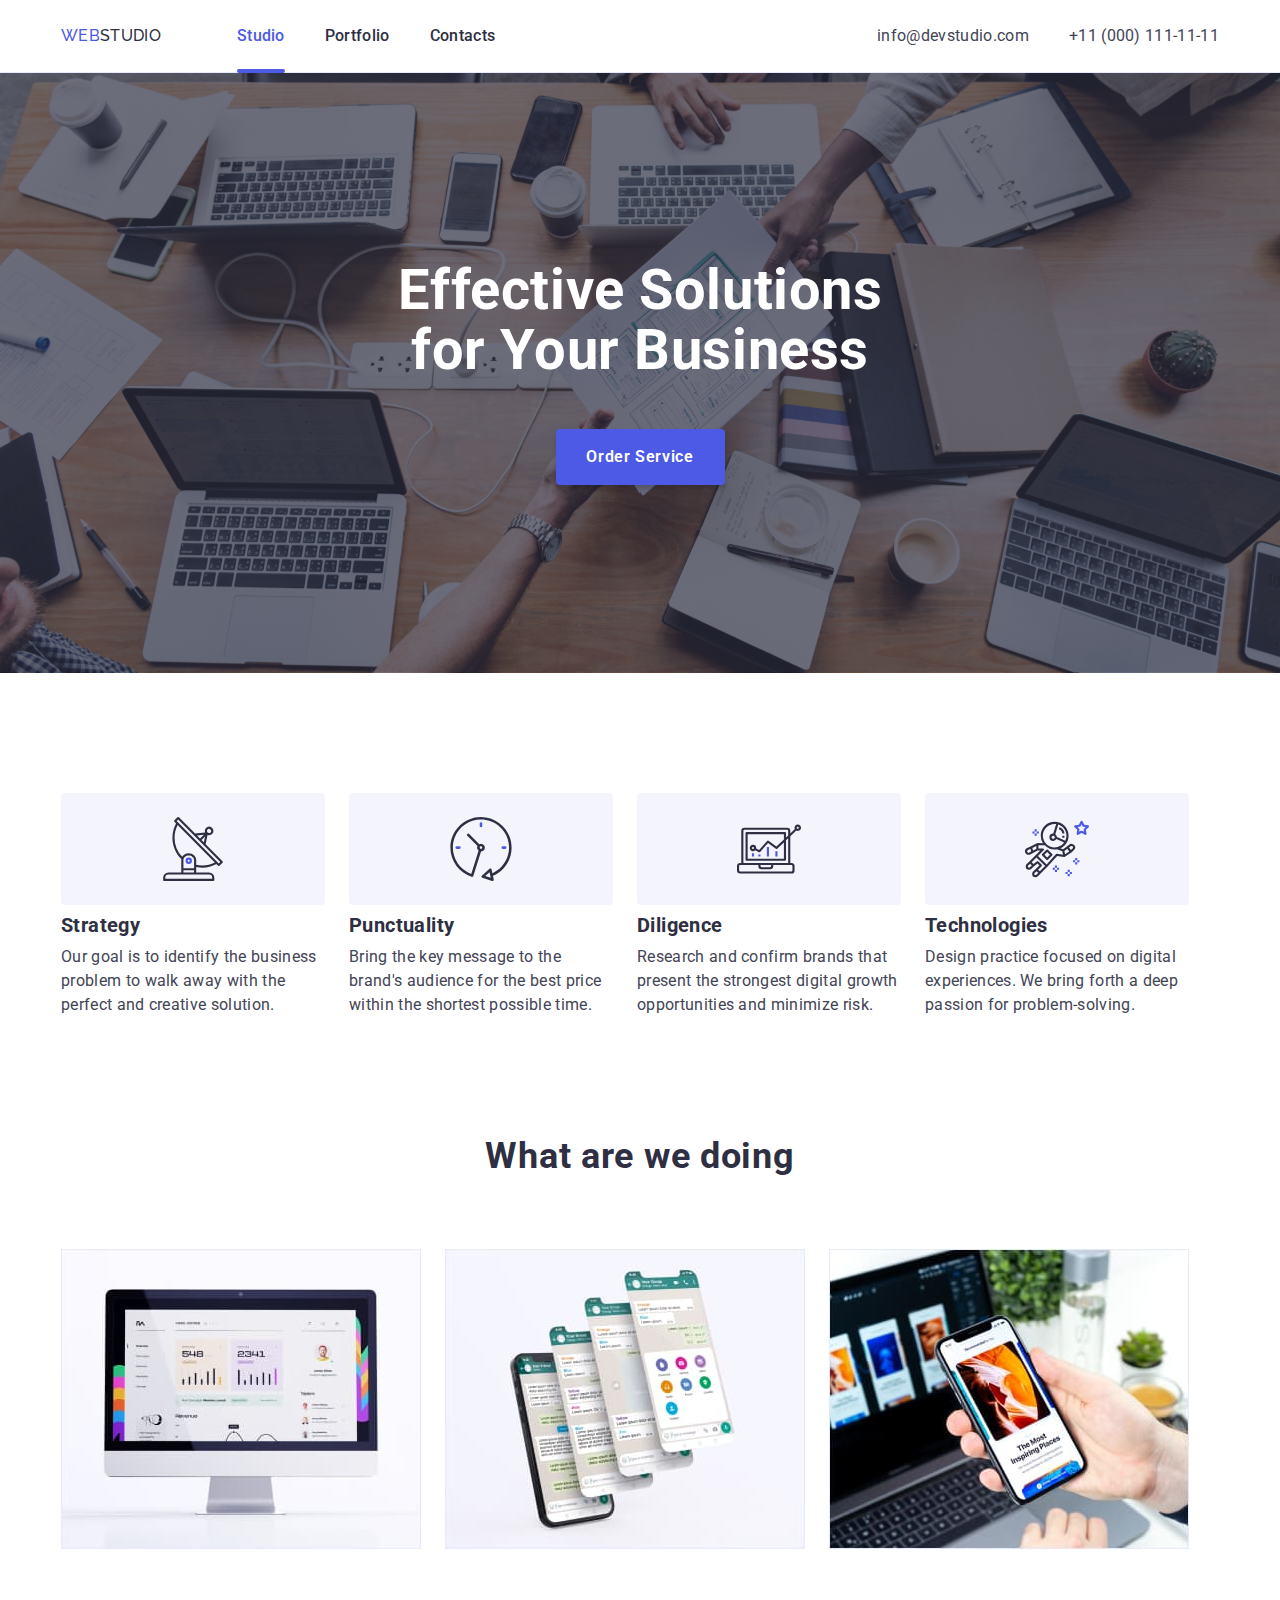
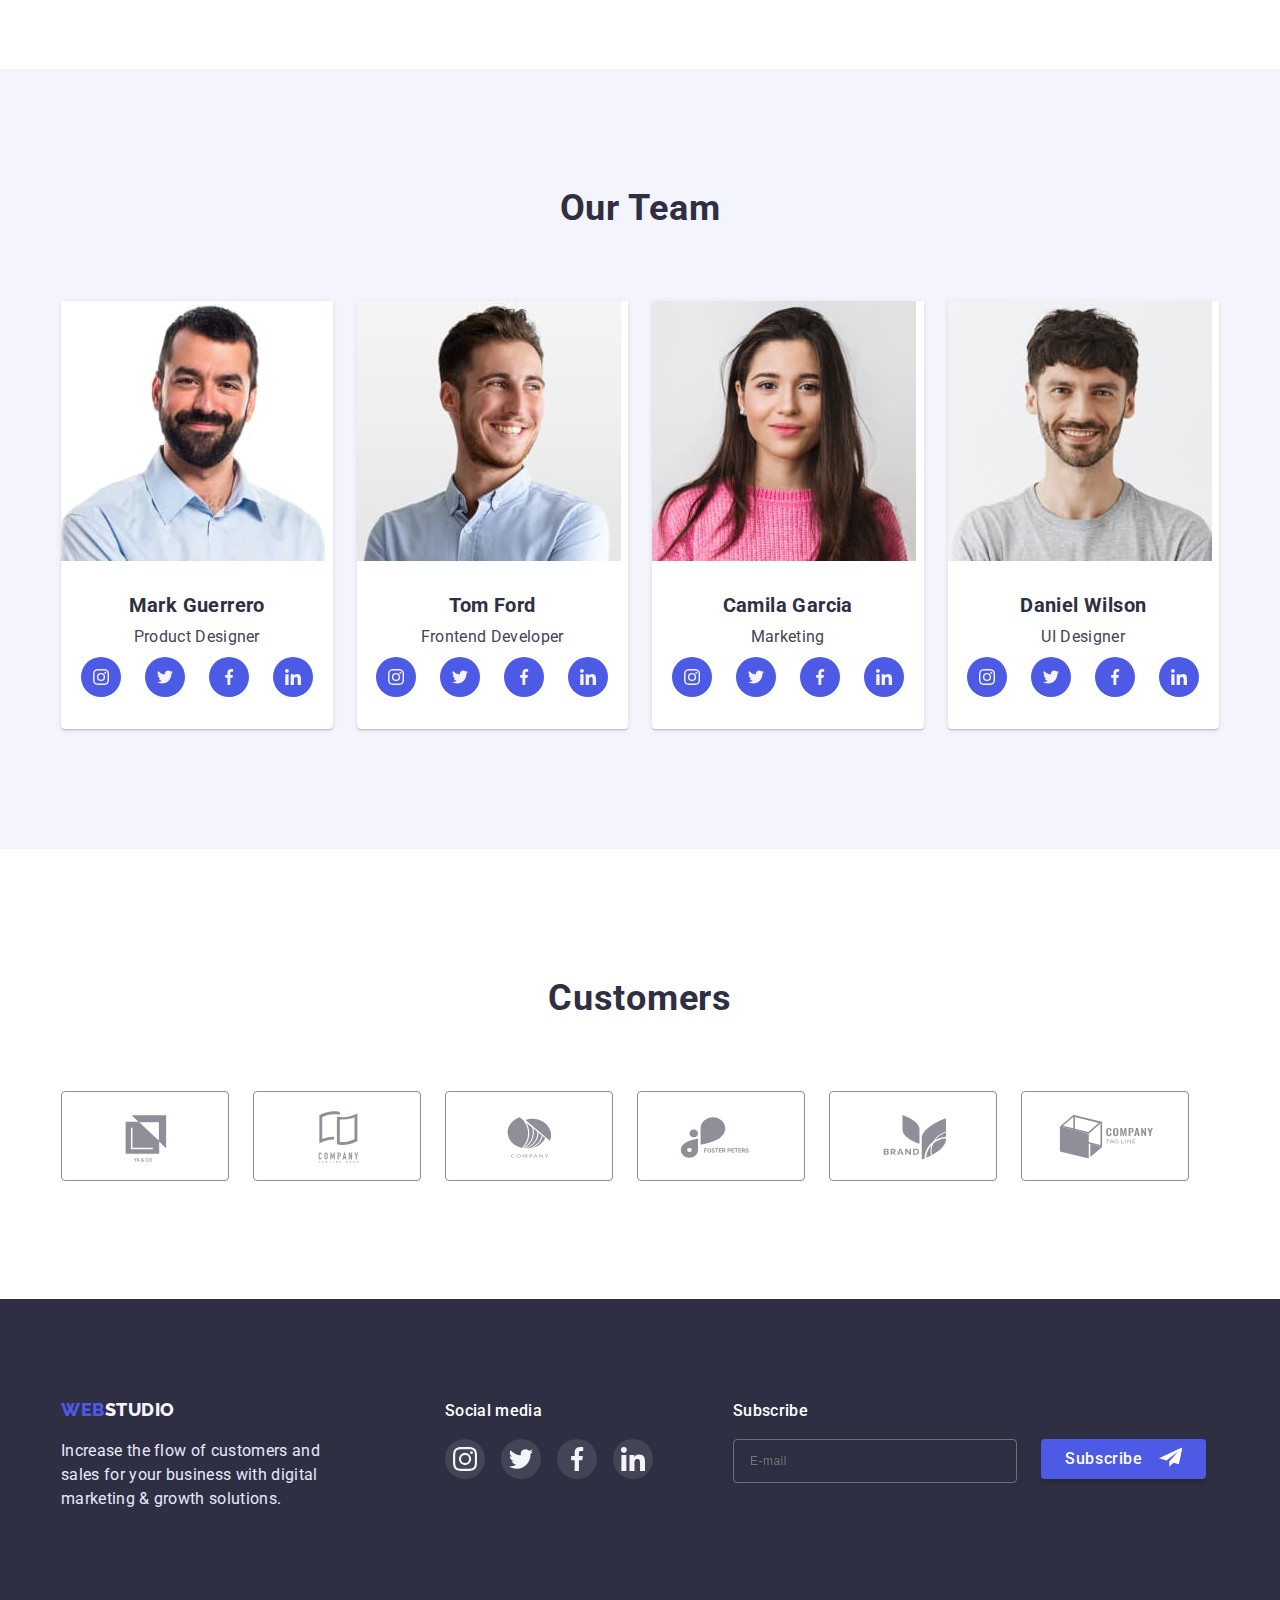
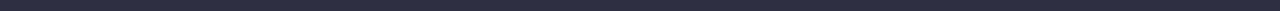
==== commit af130301: "update changes" ====
--- a/index.html
+++ b/index.html
@@ -41,8 +41,7 @@
       <ul class="contact-list">
         <li class="header-mail">
           <a href="mailto:info@devstudio.com" class="contact-link link"
-            >info@devstudio.com</a
-          >
+            >info@devstudio.com</a>
         </li>
         <li class="header-tel">
           <a href="tel:+110001111111" class="contact-link link">+11 (000) 111-11-11</a>
@@ -54,12 +53,12 @@
       <section class="sub-header">
         <div class="container">
         <h1 class="sub-header-text">Effective Solutions for Your Business</h1>
+      </div>
         <div>
           <button type="button" class="modal-btn" data-modal-open>
             Order Service
           </button>
         </div>
-     
       </section>
       <section class="section-wrapper">
         <div class="container">
@@ -371,6 +370,7 @@
                       </li>
                     </ul>
                   </div>
+                </section>
     </main>
     <footer class="footer-index">
       <div class="container">
@@ -384,7 +384,7 @@
       </p>
     </div>
     <div class="footer-social">
-      <h2 class="footer-social-title">Social media</h2>
+      <h3 class="footer-social-title">Social media</h3>
       <ul class="footer-social-list list">
         <li class="footer-social-item">
           <a href="" class="footer-social-link link">
@@ -417,7 +417,7 @@
       </ul>
     </div>
     <div class="subscribe-wrapper">
-      <h2 class="footer-social-title">Subscribe</h2>
+      <h3 class="footer-social-title">Subscribe</h3>
       <form class="subscribe-form">
         <label>
           <input
@@ -430,12 +430,10 @@
         </label>
         <button type="submit" class="subscribe-btn">
           Subscribe
-          <svg class="subscribe-icon">
+          <svg class="subscribe-icon" width="24" height="20">
             <use
-              href="./img/icons.svg#icon-subscribe"
-              width="24"
-              height="20"
-            ></use>
+              href="./img/icons.svg#icon-subscribe"></use>
+          </svg>
           </svg>
         </button>
       </form>
--- a/css/styles.css
+++ b/css/styles.css
@@ -718,7 +718,7 @@
   height: 24px;
   border-radius: 50%;
   background-color: transparent;
-  transition: fill var(--transition);
+  transition: fill var(--transition); background-color var(--transition);
   background: #e7e9fc;
   padding: 0;
   border: 1px solid rgba(0, 0, 0, 0.1);
@@ -846,7 +846,7 @@
 
 .subscribe-icon {
   fill: #fff;
-  padding-left: 16px;
+  margin-left: 16px;
 }
 
 .callback {
@@ -921,6 +921,7 @@
   border: 1px solid rgba(33, 33, 33, 0.2);
   border-radius: 4px;
   padding: 8px 16px;
+  display: block;
   transition: var(--transition);
 }
 
@@ -972,7 +973,8 @@
   line-height: 1.33;
   letter-spacing: 0.04em;
   color: #757575;
-  margin-bottom: 16px;
+  margin-bottom: 24px;
+  margin-top: 16px;
 }
 
 .modal-form-submit {
@@ -998,3 +1000,4 @@
   color: #ffffff;
   background: #404bbf;
 }
+
